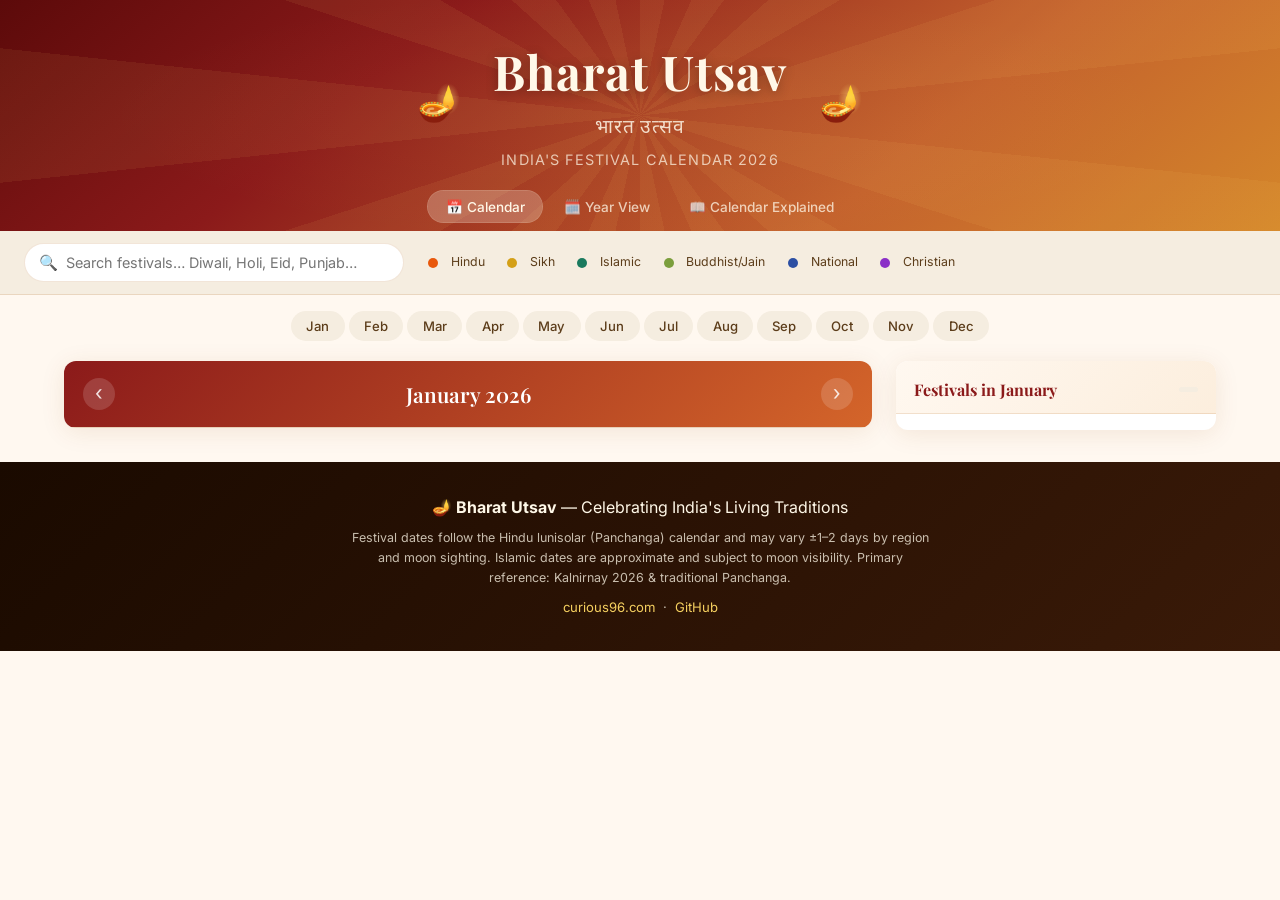
==== index.html @ 1f151d9c "sss" ====
<!DOCTYPE html>
<html lang="en">
<head>
  <meta charset="UTF-8" />
  <meta name="viewport" content="width=device-width, initial-scale=1.0" />
  <title>Bharat Utsav — India's Festival Calendar 2026</title>
  <meta name="description" content="Explore every Indian festival of 2026 — stories, traditions, regional variations, and the logic of the Hindu lunisolar calendar." />
  <link rel="preconnect" href="https://fonts.googleapis.com" />
  <link href="https://fonts.googleapis.com/css2?family=Playfair+Display:ital,wght@0,400;0,600;0,700;1,400&family=Noto+Sans+Devanagari:wght@400;600&family=Inter:wght@300;400;500;600&display=swap" rel="stylesheet" />
  <link rel="stylesheet" href="style.css" />
</head>
<body>

  <!-- ═══════ HEADER ═══════ -->
  <header class="site-header">
    <div class="header-mandala"></div>
    <div class="header-content">
      <span class="header-diya" aria-hidden="true">🪔</span>
      <div class="header-text">
        <h1 class="header-brand">Bharat Utsav</h1>
        <p class="header-hindi" lang="hi">भारत उत्सव</p>
        <p class="header-tagline">India's Festival Calendar 2026</p>
      </div>
      <span class="header-diya" aria-hidden="true">🪔</span>
    </div>
    <nav class="header-nav" aria-label="Main navigation">
      <button class="nav-btn active" data-view="calendar">📅 Calendar</button>
      <button class="nav-btn" data-view="yearview">🗓️ Year View</button>
      <button class="nav-btn" data-view="explained">📖 Calendar Explained</button>
    </nav>
  </header>

  <!-- ═══════ SEARCH + LEGEND BAR ═══════ -->
  <div class="toolbar">
    <div class="search-wrap">
      <span class="search-icon">🔍</span>
      <input type="text" id="festival-search"
             placeholder="Search festivals… Diwali, Holi, Eid, Punjab…"
             aria-label="Search festivals" autocomplete="off" />
      <button class="search-clear hidden" id="search-clear" aria-label="Clear search">✕</button>
    </div>
    <div class="legend" aria-label="Festival type legend">
      <span class="legend-dot hindu"></span><span class="legend-label">Hindu</span>
      <span class="legend-dot sikh"></span><span class="legend-label">Sikh</span>
      <span class="legend-dot islamic"></span><span class="legend-label">Islamic</span>
      <span class="legend-dot buddhist"></span><span class="legend-label">Buddhist/Jain</span>
      <span class="legend-dot national"></span><span class="legend-label">National</span>
      <span class="legend-dot christian"></span><span class="legend-label">Christian</span>
    </div>
  </div>

  <!-- ═══════ MAIN ═══════ -->
  <main id="app-main">

    <!-- ── VIEW 1: CALENDAR ── -->
    <div id="view-calendar" class="view active">
      <nav class="month-tabs" role="tablist" aria-label="Select month">
        <button class="month-tab" role="tab" data-month="1">Jan</button>
        <button class="month-tab" role="tab" data-month="2">Feb</button>
        <button class="month-tab" role="tab" data-month="3">Mar</button>
        <button class="month-tab" role="tab" data-month="4">Apr</button>
        <button class="month-tab" role="tab" data-month="5">May</button>
        <button class="month-tab" role="tab" data-month="6">Jun</button>
        <button class="month-tab" role="tab" data-month="7">Jul</button>
        <button class="month-tab" role="tab" data-month="8">Aug</button>
        <button class="month-tab" role="tab" data-month="9">Sep</button>
        <button class="month-tab" role="tab" data-month="10">Oct</button>
        <button class="month-tab" role="tab" data-month="11">Nov</button>
        <button class="month-tab" role="tab" data-month="12">Dec</button>
      </nav>

      <div class="calendar-layout">
        <!-- Calendar grid -->
        <section class="calendar-section" aria-label="Monthly calendar">
          <div class="calendar-month-header">
            <button class="month-nav-btn" id="prev-month" aria-label="Previous month">‹</button>
            <h2 class="cal-month-title" id="cal-header">January 2026</h2>
            <button class="month-nav-btn" id="next-month" aria-label="Next month">›</button>
          </div>
          <div class="calendar-grid" id="cal-grid" role="grid" aria-label="Calendar days"></div>
        </section>

        <!-- Festival sidebar -->
        <aside class="festival-panel" aria-label="Festivals this month">
          <div class="panel-top">
            <h3 class="panel-title" id="panel-month-label">Festivals in January</h3>
            <span class="panel-count" id="panel-count"></span>
          </div>
          <div class="festival-list" id="festival-list"></div>
        </aside>
      </div>
    </div>

    <!-- ── VIEW 2: YEAR OVERVIEW ── -->
    <div id="view-yearview" class="view">
      <h2 class="view-title">2026 — Year at a Glance</h2>
      <p class="view-subtitle">Click any month to open it in the full calendar view.</p>
      <div class="year-grid" id="year-grid"></div>
    </div>

    <!-- ── VIEW 3: CALENDAR EXPLAINED ── -->
    <div id="view-explained" class="view">
      <div id="explained-content"></div>
    </div>

  </main>

  <!-- ═══════ FESTIVAL MODAL ═══════ -->
  <div id="festival-modal" class="modal hidden" role="dialog" aria-modal="true" aria-labelledby="modal-festival-name">
    <div class="modal-overlay" id="modal-overlay"></div>
    <div class="modal-card">
      <button class="modal-close" id="modal-close" aria-label="Close festival details">✕</button>

      <div class="modal-header" id="modal-header">
        <div class="modal-emoji" id="modal-emoji" aria-hidden="true"></div>
        <div class="modal-title-block">
          <h2 class="modal-festival-name" id="modal-festival-name"></h2>
          <p class="modal-hindi-name" id="modal-hindi-name" lang="hi"></p>
          <p class="modal-meta" id="modal-meta"></p>
          <div class="modal-region-tags" id="modal-region-tags"></div>
        </div>
      </div>

      <nav class="modal-tabs" aria-label="Festival information tabs">
        <button class="modal-tab active" data-tab="story">✨ The Story</button>
        <button class="modal-tab" data-tab="celebration">🎉 Celebration</button>
        <button class="modal-tab" data-tab="regional">🗺️ Across India</button>
        <button class="modal-tab" data-tab="significance">🌟 Significance</button>
        <button class="modal-tab" data-tab="resources">📚 Learn More</button>
      </nav>

      <div class="modal-body" id="modal-body" tabindex="0"></div>
    </div>
  </div>

  <!-- ═══════ DATE PICKER POPUP (for multi-festival days) ═══════ -->
  <div id="date-picker" class="date-picker hidden" role="dialog" aria-label="Choose a festival">
    <div class="date-picker-header" id="dp-header"></div>
    <div class="date-picker-list" id="dp-list"></div>
    <button class="date-picker-close" id="dp-close">Close</button>
  </div>

  <!-- ═══════ FOOTER ═══════ -->
  <footer class="site-footer">
    <div class="footer-content">
      <p class="footer-brand">🪔 <strong>Bharat Utsav</strong> — Celebrating India's Living Traditions</p>
      <p class="footer-note">
        Festival dates follow the Hindu lunisolar (Panchanga) calendar and may vary ±1–2 days by region
        and moon sighting. Islamic dates are approximate and subject to moon visibility.
        Primary reference: Kalnirnay 2026 &amp; traditional Panchanga.
      </p>
      <p class="footer-links">
        <a href="https://curious96.com" target="_blank" rel="noopener">curious96.com</a>
        &nbsp;·&nbsp;
        <a href="https://github.com/saumitraphatak/bharat-utsav" target="_blank" rel="noopener">GitHub</a>
      </p>
    </div>
  </footer>

  <script src="data.js"></script>
  <script src="app.js"></script>
</body>
</html>
---- style.css ----
/* ═══════════════════════════════════════════════
   Bharat Utsav — India's Festival Calendar 2026
   Pure CSS · No frameworks
   ═══════════════════════════════════════════════ */

/* ── Custom Properties ──────────────────────── */
:root {
  --saffron:       #D4652A;
  --saffron-light: #F08040;
  --deep-red:      #8B1A1A;
  --turmeric:      #C9A227;
  --turmeric-light:#F5D060;
  --peacock:       #1A5276;
  --cream:         #FFF8F0;
  --cream-dark:    #F5EDE0;
  --card:          #FFFFFF;
  --text:          #1A0A00;
  --text-mid:      #5C3D1A;
  --text-soft:     #8B6545;
  --border:        rgba(180,110,40,0.18);
  --shadow:        0 4px 24px rgba(140,70,20,0.10);
  --shadow-hover:  0 8px 36px rgba(140,70,20,0.18);

  /* Festival type colours */
  --col-hindu:    #E8580C;
  --col-sikh:     #D4A017;
  --col-islamic:  #1A7A5E;
  --col-buddhist: #7B9E3C;
  --col-jain:     #4CAF50;
  --col-national: #2C4FA3;
  --col-christian:#8B2FC7;

  --radius:   12px;
  --radius-sm: 6px;
  --transition: 0.2s ease;
}

/* ── Reset & Base ──────────────────────────── */
*, *::before, *::after { box-sizing: border-box; margin: 0; padding: 0; }
html { scroll-behavior: smooth; font-size: 16px; }
body {
  font-family: 'Inter', system-ui, sans-serif;
  background: var(--cream);
  color: var(--text);
  min-height: 100vh;
  line-height: 1.65;
}
a { color: var(--saffron); text-decoration: none; }
a:hover { text-decoration: underline; }
button { cursor: pointer; border: none; background: none; font-family: inherit; }

/* ── Header ────────────────────────────────── */
.site-header {
  background: linear-gradient(140deg, #5C0A0A 0%, #8B1A1A 30%, #C4622D 70%, #D4862A 100%);
  color: #FFF8E8;
  padding: 0;
  position: relative;
  overflow: hidden;
}

/* CSS mandala / sunburst in header background */
.header-mandala {
  position: absolute;
  inset: 0;
  background:
    repeating-conic-gradient(
      rgba(255,210,100,0.07) 0deg 12deg,
      transparent 12deg 24deg
    ),
    radial-gradient(ellipse 60% 80% at 50% 50%, rgba(255,220,100,0.06) 0%, transparent 70%);
  pointer-events: none;
}

.header-content {
  display: flex;
  align-items: center;
  justify-content: center;
  gap: 2rem;
  padding: 2rem 2rem 1.2rem;
  position: relative;
}
.header-diya { font-size: 2.2rem; animation: diyas 3s ease-in-out infinite alternate; }
.header-diya:last-child { animation-delay: 1.5s; }
@keyframes diyas { from { transform: scale(1) rotate(-3deg); } to { transform: scale(1.12) rotate(3deg); } }

.header-text { text-align: center; }
.header-brand {
  font-family: 'Playfair Display', Georgia, serif;
  font-size: clamp(1.8rem, 5vw, 3rem);
  font-weight: 700;
  letter-spacing: 0.02em;
  text-shadow: 0 2px 12px rgba(0,0,0,0.3);
}
.header-hindi {
  font-family: 'Noto Sans Devanagari', sans-serif;
  font-size: 1.2rem;
  opacity: 0.85;
  margin-top: 0.1rem;
  letter-spacing: 0.05em;
}
.header-tagline {
  font-size: 0.9rem;
  opacity: 0.72;
  margin-top: 0.25rem;
  letter-spacing: 0.08em;
  text-transform: uppercase;
}

.header-nav {
  display: flex;
  justify-content: center;
  gap: 0.25rem;
  padding: 0 1rem 0.6rem;
  flex-wrap: wrap;
  position: relative;
}
.nav-btn {
  padding: 0.45rem 1.1rem;
  border-radius: 50px;
  font-size: 0.85rem;
  font-weight: 500;
  color: rgba(255,248,232,0.75);
  transition: background var(--transition), color var(--transition);
}
.nav-btn:hover, .nav-btn.active {
  background: rgba(255,248,232,0.18);
  color: #FFF8E8;
}
.nav-btn.active {
  background: rgba(255,248,232,0.25);
  box-shadow: 0 0 0 1px rgba(255,248,232,0.35);
}

/* ── Toolbar / Search ──────────────────────── */
.toolbar {
  display: flex;
  align-items: center;
  gap: 1.5rem;
  padding: 0.75rem 1.5rem;
  background: var(--cream-dark);
  border-bottom: 1px solid var(--border);
  flex-wrap: wrap;
  position: sticky;
  top: 0;
  z-index: 100;
  backdrop-filter: blur(8px);
}
.search-wrap {
  display: flex;
  align-items: center;
  background: white;
  border: 1.5px solid var(--border);
  border-radius: 50px;
  padding: 0.35rem 0.9rem;
  gap: 0.5rem;
  flex: 1;
  max-width: 380px;
  transition: border-color var(--transition), box-shadow var(--transition);
}
.search-wrap:focus-within {
  border-color: var(--saffron);
  box-shadow: 0 0 0 3px rgba(212,101,42,0.12);
}
.search-icon { font-size: 0.95rem; color: var(--text-soft); }
#festival-search {
  border: none; outline: none; background: transparent;
  font-size: 0.9rem; color: var(--text); width: 100%;
  font-family: inherit;
}
.search-clear {
  font-size: 0.8rem; color: var(--text-soft);
  padding: 0.1rem 0.3rem;
  border-radius: 50%;
  transition: background var(--transition);
}
.search-clear:hover { background: var(--cream-dark); }
.search-clear.hidden { display: none; }

/* Legend */
.legend { display: flex; align-items: center; gap: 0.8rem; flex-wrap: wrap; }
.legend-dot {
  width: 10px; height: 10px; border-radius: 50%; flex-shrink: 0;
}
.legend-dot.hindu    { background: var(--col-hindu); }
.legend-dot.sikh     { background: var(--col-sikh); }
.legend-dot.islamic  { background: var(--col-islamic); }
.legend-dot.buddhist { background: var(--col-buddhist); }
.legend-dot.national { background: var(--col-national); }
.legend-dot.christian{ background: var(--col-christian); }
.legend-label { font-size: 0.77rem; color: var(--text-mid); margin-right: 0.6rem; }

/* ── Views ─────────────────────────────────── */
.view { display: none; }
.view.active { display: block; }
.view-title {
  font-family: 'Playfair Display', serif;
  font-size: 1.9rem;
  color: var(--deep-red);
  text-align: center;
  padding: 2rem 1rem 0.5rem;
}
.view-subtitle {
  text-align: center;
  color: var(--text-soft);
  font-size: 0.92rem;
  padding-bottom: 1.5rem;
}

/* ── Month Tabs ─────────────────────────────── */
.month-tabs {
  display: flex;
  justify-content: center;
  flex-wrap: wrap;
  gap: 0.25rem;
  padding: 1rem 1rem 0;
  background: var(--cream);
}
.month-tab {
  padding: 0.4rem 0.9rem;
  border-radius: 50px;
  font-size: 0.82rem;
  font-weight: 500;
  color: var(--text-mid);
  background: var(--cream-dark);
  border: 1.5px solid transparent;
  transition: all var(--transition);
}
.month-tab:hover {
  background: white;
  border-color: var(--saffron);
  color: var(--saffron);
}
.month-tab.active {
  background: var(--saffron);
  color: white;
  border-color: var(--saffron);
  box-shadow: 0 2px 8px rgba(212,101,42,0.3);
}

/* ── Calendar Layout ───────────────────────── */
.calendar-layout {
  display: grid;
  grid-template-columns: 1fr 320px;
  gap: 1.5rem;
  max-width: 1200px;
  margin: 0 auto;
  padding: 1.2rem 1.5rem 2rem;
  align-items: start;
}
@media (max-width: 860px) {
  .calendar-layout { grid-template-columns: 1fr; }
}

/* ── Calendar Section ──────────────────────── */
.calendar-section {
  background: white;
  border-radius: var(--radius);
  box-shadow: var(--shadow);
  overflow: hidden;
}
.calendar-month-header {
  display: flex;
  align-items: center;
  justify-content: space-between;
  padding: 1rem 1.2rem;
  background: linear-gradient(135deg, var(--deep-red), var(--saffron));
  color: white;
}
.cal-month-title {
  font-family: 'Playfair Display', serif;
  font-size: 1.3rem;
  font-weight: 600;
}
.month-nav-btn {
  width: 32px; height: 32px;
  border-radius: 50%;
  font-size: 1.3rem;
  color: rgba(255,255,255,0.85);
  background: rgba(255,255,255,0.15);
  line-height: 1;
  transition: background var(--transition);
  display: flex; align-items: center; justify-content: center;
}
.month-nav-btn:hover { background: rgba(255,255,255,0.3); }

.calendar-grid {
  display: grid;
  grid-template-columns: repeat(7, 1fr);
  gap: 1px;
  background: var(--border);
  border-top: 1px solid var(--border);
}
.cal-day-header {
  background: var(--cream-dark);
  text-align: center;
  font-size: 0.72rem;
  font-weight: 600;
  color: var(--text-soft);
  padding: 0.5rem 0;
  letter-spacing: 0.05em;
  text-transform: uppercase;
}
.cal-day-header.sunday-header { color: var(--deep-red); }

.cal-cell {
  background: white;
  min-height: 72px;
  padding: 0.4rem 0.4rem 0.3rem;
  cursor: default;
  transition: background var(--transition);
  position: relative;
}
.cal-cell.empty { background: var(--cream); cursor: default; }
.cal-cell.sunday .day-num { color: var(--deep-red); }
.cal-cell.has-festival { cursor: pointer; }
.cal-cell.has-festival:hover { background: #FFF3EB; }
.cal-cell.today {
  background: #FFF8E8;
  outline: 2px solid var(--turmeric);
  outline-offset: -2px;
  border-radius: 4px;
  z-index: 1;
}
.cal-cell.today .day-num {
  background: var(--turmeric);
  color: white;
  border-radius: 50%;
  width: 22px; height: 22px;
  display: flex; align-items: center; justify-content: center;
  font-weight: 700;
  font-size: 0.82rem;
}

.day-num {
  font-size: 0.82rem;
  font-weight: 500;
  color: var(--text);
  display: block;
  margin-bottom: 0.25rem;
  width: 22px; height: 22px;
  display: flex; align-items: center; justify-content: center;
}
.day-dots {
  display: flex;
  flex-wrap: wrap;
  gap: 2px;
  margin-top: 2px;
}
.dot {
  width: 7px; height: 7px;
  border-radius: 50%;
  flex-shrink: 0;
  transition: transform var(--transition);
}
.cal-cell:hover .dot { transform: scale(1.3); }
.dot.hindu    { background: var(--col-hindu); }
.dot.sikh     { background: var(--col-sikh); }
.dot.islamic  { background: var(--col-islamic); }
.dot.buddhist { background: var(--col-buddhist); }
.dot.jain     { background: var(--col-jain); }
.dot.national { background: var(--col-national); }
.dot.christian{ background: var(--col-christian); }
.dot-more { font-size: 0.6rem; color: var(--text-soft); font-weight: 600; }

/* Festival name tooltip on cell hover */
.cal-cell.has-festival::after {
  content: attr(data-festival-names);
  position: absolute;
  bottom: calc(100% + 4px);
  left: 50%;
  transform: translateX(-50%);
  background: rgba(26,10,0,0.88);
  color: #FFF8E8;
  font-size: 0.72rem;
  padding: 0.3rem 0.6rem;
  border-radius: var(--radius-sm);
  white-space: nowrap;
  max-width: 200px;
  white-space: normal;
  text-align: center;
  pointer-events: none;
  opacity: 0;
  transition: opacity 0.15s;
  z-index: 50;
}
.cal-cell.has-festival:hover::after { opacity: 1; }

/* ── Festival Panel ─────────────────────────── */
.festival-panel {
  background: white;
  border-radius: var(--radius);
  box-shadow: var(--shadow);
  overflow: hidden;
  max-height: 680px;
  display: flex;
  flex-direction: column;
}
.panel-top {
  display: flex;
  align-items: center;
  justify-content: space-between;
  padding: 1rem 1.1rem 0.6rem;
  border-bottom: 1px solid var(--border);
  background: linear-gradient(135deg, #FFF8F0, #FCEEDD);
}
.panel-title {
  font-family: 'Playfair Display', serif;
  font-size: 1rem;
  color: var(--deep-red);
}
.panel-count {
  font-size: 0.78rem;
  color: var(--text-soft);
  background: var(--cream-dark);
  border-radius: 50px;
  padding: 0.15rem 0.6rem;
}
.festival-list {
  overflow-y: auto;
  flex: 1;
  padding: 0.5rem 0;
}
.festival-list::-webkit-scrollbar { width: 4px; }
.festival-list::-webkit-scrollbar-track { background: var(--cream); }
.festival-list::-webkit-scrollbar-thumb { background: var(--border); border-radius: 2px; }

.panel-date-label {
  font-size: 0.72rem;
  font-weight: 600;
  letter-spacing: 0.07em;
  text-transform: uppercase;
  color: var(--text-soft);
  padding: 0.7rem 1.1rem 0.2rem;
}
.panel-item {
  display: flex;
  align-items: center;
  gap: 0.75rem;
  padding: 0.7rem 1.1rem;
  cursor: pointer;
  transition: background var(--transition);
  border-left: 3px solid transparent;
  position: relative;
}
.panel-item:hover {
  background: #FFF3EB;
  border-left-color: var(--saffron);
}
.panel-item.hindu    { border-left-color: var(--col-hindu); }
.panel-item.sikh     { border-left-color: var(--col-sikh); }
.panel-item.islamic  { border-left-color: var(--col-islamic); }
.panel-item.buddhist { border-left-color: var(--col-buddhist); }
.panel-item.national { border-left-color: var(--col-national); }
.panel-item.christian{ border-left-color: var(--col-christian); }

.panel-emoji { font-size: 1.4rem; flex-shrink: 0; }
.panel-info { flex: 1; min-width: 0; }
.panel-name { font-size: 0.9rem; font-weight: 600; color: var(--text); }
.panel-short { font-size: 0.78rem; color: var(--text-soft); margin-top: 0.1rem; white-space: nowrap; overflow: hidden; text-overflow: ellipsis; }
.panel-regions { font-size: 0.72rem; color: var(--text-soft); margin-top: 0.2rem; }
.panel-arrow { color: var(--text-soft); font-size: 0.85rem; flex-shrink: 0; }
.panel-item:hover .panel-arrow { color: var(--saffron); transform: translateX(3px); transition: transform var(--transition); }

.no-festivals {
  text-align: center;
  color: var(--text-soft);
  padding: 2rem;
  font-size: 0.9rem;
}

/* ── Year View ──────────────────────────────── */
.year-grid {
  display: grid;
  grid-template-columns: repeat(auto-fill, minmax(260px, 1fr));
  gap: 1.2rem;
  max-width: 1200px;
  margin: 0 auto;
  padding: 0 1.5rem 2rem;
}
.mini-calendar {
  background: white;
  border-radius: var(--radius);
  box-shadow: var(--shadow);
  overflow: hidden;
  cursor: pointer;
  transition: box-shadow var(--transition), transform var(--transition);
}
.mini-calendar:hover {
  box-shadow: var(--shadow-hover);
  transform: translateY(-2px);
}
.mini-cal-header {
  background: linear-gradient(135deg, var(--deep-red), var(--saffron));
  color: white;
  text-align: center;
  padding: 0.6rem;
  font-family: 'Playfair Display', serif;
  font-size: 0.95rem;
  font-weight: 600;
}
.mini-grid {
  display: grid;
  grid-template-columns: repeat(7, 1fr);
  gap: 1px;
  background: var(--border);
  padding: 1px;
}
.mini-day-hdr {
  background: var(--cream-dark);
  text-align: center;
  font-size: 0.6rem;
  font-weight: 600;
  color: var(--text-soft);
  padding: 0.2rem 0;
}
.mini-cell {
  background: white;
  text-align: center;
  font-size: 0.68rem;
  padding: 0.22rem 0;
  color: var(--text-mid);
  position: relative;
  transition: background var(--transition);
}
.mini-cell.empty  { background: var(--cream); }
.mini-cell.sunday { color: var(--deep-red); }
.mini-cell.festival-hindu    { background: rgba(232,88,12,0.15); font-weight: 600; }
.mini-cell.festival-sikh     { background: rgba(212,160,23,0.15); font-weight: 600; }
.mini-cell.festival-islamic  { background: rgba(26,122,94,0.15);  font-weight: 600; }
.mini-cell.festival-buddhist { background: rgba(123,158,60,0.15); font-weight: 600; }
.mini-cell.festival-national { background: rgba(44,79,163,0.15);  font-weight: 600; }
.mini-cell.festival-christian{ background: rgba(139,47,199,0.15); font-weight: 600; }

/* ── Modal ──────────────────────────────────── */
.modal {
  position: fixed;
  inset: 0;
  z-index: 1000;
  display: flex;
  align-items: center;
  justify-content: center;
  padding: 1rem;
}
.modal.hidden { display: none; }
.modal-overlay {
  position: absolute;
  inset: 0;
  background: rgba(26,10,0,0.65);
  backdrop-filter: blur(4px);
}
.modal-card {
  position: relative;
  background: white;
  border-radius: var(--radius);
  width: 100%;
  max-width: 680px;
  max-height: 90vh;
  display: flex;
  flex-direction: column;
  overflow: hidden;
  box-shadow: 0 24px 80px rgba(0,0,0,0.35);
  animation: modalIn 0.25s cubic-bezier(0.34,1.56,0.64,1);
}
@keyframes modalIn {
  from { opacity: 0; transform: scale(0.92) translateY(20px); }
  to   { opacity: 1; transform: scale(1) translateY(0); }
}
.modal-close {
  position: absolute;
  top: 0.8rem;
  right: 0.8rem;
  z-index: 10;
  width: 32px; height: 32px;
  border-radius: 50%;
  background: rgba(0,0,0,0.25);
  color: white;
  font-size: 0.9rem;
  display: flex; align-items: center; justify-content: center;
  transition: background var(--transition);
}
.modal-close:hover { background: rgba(0,0,0,0.45); }

.modal-header {
  display: flex;
  align-items: flex-start;
  gap: 1.2rem;
  padding: 1.8rem 1.4rem 1.4rem;
  color: white;
  flex-shrink: 0;
}
.modal-emoji { font-size: 3rem; line-height: 1; flex-shrink: 0; }
.modal-festival-name {
  font-family: 'Playfair Display', serif;
  font-size: 1.6rem;
  font-weight: 700;
  line-height: 1.2;
}
.modal-hindi-name {
  font-family: 'Noto Sans Devanagari', sans-serif;
  font-size: 1.1rem;
  opacity: 0.9;
  margin-top: 0.2rem;
}
.modal-meta {
  font-size: 0.82rem;
  opacity: 0.8;
  margin-top: 0.3rem;
}
.modal-region-tags {
  display: flex;
  flex-wrap: wrap;
  gap: 0.35rem;
  margin-top: 0.5rem;
}
.region-tag {
  background: rgba(255,255,255,0.2);
  border-radius: 50px;
  font-size: 0.72rem;
  padding: 0.15rem 0.6rem;
  backdrop-filter: blur(4px);
}

.modal-tabs {
  display: flex;
  background: var(--cream-dark);
  border-bottom: 1px solid var(--border);
  overflow-x: auto;
  flex-shrink: 0;
}
.modal-tabs::-webkit-scrollbar { height: 3px; }
.modal-tab {
  padding: 0.7rem 1rem;
  font-size: 0.82rem;
  font-weight: 500;
  color: var(--text-mid);
  white-space: nowrap;
  border-bottom: 3px solid transparent;
  transition: all var(--transition);
}
.modal-tab:hover { color: var(--saffron); }
.modal-tab.active {
  color: var(--saffron);
  border-bottom-color: var(--saffron);
  background: white;
  font-weight: 600;
}

.modal-body {
  overflow-y: auto;
  flex: 1;
  padding: 1.6rem 1.4rem;
  line-height: 1.75;
}
.modal-body::-webkit-scrollbar { width: 4px; }
.modal-body::-webkit-scrollbar-track { background: var(--cream); }
.modal-body::-webkit-scrollbar-thumb { background: var(--border); border-radius: 2px; }
.modal-body p { margin-bottom: 1rem; color: var(--text-mid); }
.modal-body p:last-child { margin-bottom: 0; }

/* Regional grid */
.regional-grid {
  display: grid;
  grid-template-columns: repeat(auto-fill, minmax(220px, 1fr));
  gap: 1rem;
}
.regional-card {
  background: var(--cream);
  border: 1px solid var(--border);
  border-radius: var(--radius-sm);
  padding: 1rem;
  border-left: 3px solid var(--saffron);
}
.regional-card h4 {
  font-size: 0.9rem;
  font-weight: 600;
  color: var(--deep-red);
  margin-bottom: 0.4rem;
}
.regional-card p { font-size: 0.85rem; color: var(--text-mid); margin: 0; }

/* Significance tab */
.significance-wrap { text-align: center; }
.significance-big-emoji { font-size: 3.5rem; margin-bottom: 1rem; display: block; }
.significance-wrap p { text-align: left; }

/* Resources tab */
.resource-link {
  display: flex;
  align-items: center;
  gap: 0.8rem;
  padding: 0.9rem 1rem;
  border: 1px solid var(--border);
  border-radius: var(--radius-sm);
  margin-bottom: 0.6rem;
  color: var(--text);
  transition: all var(--transition);
  background: var(--cream);
}
.resource-link:hover {
  background: #FFF3EB;
  border-color: var(--saffron);
  color: var(--saffron);
  text-decoration: none;
  transform: translateX(4px);
}
.resource-icon { font-size: 1.1rem; flex-shrink: 0; }
.resource-title { flex: 1; font-size: 0.9rem; font-weight: 500; }
.resource-src   { font-size: 0.75rem; color: var(--text-soft); }
.resource-arrow { color: var(--saffron); flex-shrink: 0; }

/* ── Date Picker Popup ──────────────────────── */
.date-picker {
  position: fixed;
  bottom: 2rem;
  left: 50%;
  transform: translateX(-50%);
  z-index: 900;
  background: white;
  border-radius: var(--radius);
  box-shadow: 0 16px 60px rgba(0,0,0,0.25);
  width: min(340px, 90vw);
  overflow: hidden;
  animation: slideUp 0.2s ease;
}
@keyframes slideUp {
  from { opacity:0; transform: translateX(-50%) translateY(20px); }
  to   { opacity:1; transform: translateX(-50%) translateY(0); }
}
.date-picker.hidden { display: none; }
.date-picker-header {
  background: linear-gradient(135deg, var(--deep-red), var(--saffron));
  color: white;
  padding: 0.8rem 1rem;
  font-family: 'Playfair Display', serif;
  font-size: 0.95rem;
}
.date-picker-list { padding: 0.5rem 0; }
.dp-item {
  display: flex; align-items: center; gap: 0.8rem;
  padding: 0.7rem 1rem; cursor: pointer;
  transition: background var(--transition);
}
.dp-item:hover { background: var(--cream); }
.dp-item-emoji { font-size: 1.2rem; }
.dp-item-name  { font-size: 0.9rem; font-weight: 500; }
.date-picker-close {
  display: block; width: 100%; padding: 0.6rem;
  text-align: center; font-size: 0.82rem;
  color: var(--text-soft); border-top: 1px solid var(--border);
  background: var(--cream-dark);
  transition: background var(--transition);
}
.date-picker-close:hover { background: var(--cream); }

/* ── Calendar Explained View ────────────────── */
.explained-container {
  max-width: 960px;
  margin: 0 auto;
  padding: 0 1.5rem 3rem;
}
.explained-intro {
  background: linear-gradient(135deg, #FFF3E6, #FFF8F0);
  border-left: 4px solid var(--saffron);
  border-radius: var(--radius-sm);
  padding: 1.2rem 1.5rem;
  margin: 1.5rem 0 2rem;
  color: var(--text-mid);
  font-size: 1rem;
  line-height: 1.75;
}
.explained-section { margin-bottom: 2.5rem; }
.explained-section h3 {
  font-family: 'Playfair Display', serif;
  font-size: 1.35rem;
  color: var(--deep-red);
  margin-bottom: 1rem;
}

/* Solar vs Lunar comparison */
.compare-grid {
  display: grid;
  grid-template-columns: 1fr 1fr;
  gap: 1rem;
}
@media (max-width: 580px) { .compare-grid { grid-template-columns: 1fr; } }
.compare-card {
  border-radius: var(--radius);
  padding: 1.2rem 1.4rem;
  border: 1px solid var(--border);
}
.compare-card.solar {
  background: linear-gradient(135deg, #FFF9E6, #FFFBF0);
  border-left: 4px solid var(--turmeric);
}
.compare-card.lunar {
  background: linear-gradient(135deg, #E8F4F8, #F0F8FF);
  border-left: 4px solid var(--peacock);
}
.compare-card h4 { font-size: 1rem; margin-bottom: 0.8rem; color: var(--text); }
.compare-card ul { list-style: none; }
.compare-card ul li {
  padding: 0.3rem 0;
  font-size: 0.88rem;
  color: var(--text-mid);
  padding-left: 1.2rem;
  position: relative;
}
.compare-card.solar  ul li::before { content: '☀️'; position: absolute; left: 0; font-size: 0.75rem; }
.compare-card.lunar  ul li::before { content: '🌙'; position: absolute; left: 0; font-size: 0.75rem; }

/* Panchanga grid */
.panchanga-grid {
  display: grid;
  grid-template-columns: repeat(auto-fill, minmax(170px, 1fr));
  gap: 1rem;
}
.panch-card {
  background: white;
  border: 1px solid var(--border);
  border-radius: var(--radius);
  padding: 1.1rem;
  box-shadow: var(--shadow);
  transition: box-shadow var(--transition);
  position: relative;
}
.panch-card:hover { box-shadow: var(--shadow-hover); }
.panch-num {
  width: 28px; height: 28px;
  background: linear-gradient(135deg, var(--deep-red), var(--saffron));
  color: white;
  border-radius: 50%;
  display: flex; align-items: center; justify-content: center;
  font-size: 0.8rem;
  font-weight: 700;
  margin-bottom: 0.6rem;
}
.panch-card h4 { font-size: 0.92rem; color: var(--deep-red); margin-bottom: 0.4rem; }
.panch-card p  { font-size: 0.82rem; color: var(--text-mid); line-height: 1.55; }

/* Months table */
.months-table { border-radius: var(--radius); overflow: hidden; border: 1px solid var(--border); }
.months-row {
  display: grid;
  grid-template-columns: 1.4fr 1.4fr 1.2fr 2fr;
  gap: 0;
  border-bottom: 1px solid var(--border);
}
.months-row:last-child { border-bottom: none; }
.months-row.header {
  background: linear-gradient(135deg, var(--deep-red), var(--saffron));
  color: white;
  font-size: 0.78rem;
  font-weight: 600;
  letter-spacing: 0.06em;
}
.months-row > span {
  padding: 0.6rem 0.9rem;
  font-size: 0.85rem;
  color: var(--text-mid);
  border-right: 1px solid var(--border);
}
.months-row.header > span { color: white; border-right-color: rgba(255,255,255,0.2); }
.months-row > span:last-child { border-right: none; }
.months-row:nth-child(even) > span { background: var(--cream); }
.month-name-hi { font-family: 'Noto Sans Devanagari', sans-serif !important; font-size: 0.95rem !important; }

/* Paksha visual */
.paksha-visual {
  display: grid;
  grid-template-columns: 1fr 1fr;
  gap: 1rem;
}
@media (max-width: 580px) { .paksha-visual { grid-template-columns: 1fr; } }
.paksha {
  padding: 1.2rem 1.4rem;
  border-radius: var(--radius);
  border: 1px solid var(--border);
}
.paksha.shukla { background: linear-gradient(135deg, #FFFDE7, #FFF9C4); border-left: 4px solid #F9A825; }
.paksha.krishna{ background: linear-gradient(135deg, #E8EAF6, #C5CAE9); border-left: 4px solid #3949AB; }
.paksha-title { font-weight: 600; font-size: 0.95rem; margin-bottom: 0.5rem; color: var(--text); }
.paksha-desc  { font-size: 0.85rem; color: var(--text-mid); line-height: 1.6; }

/* Calendar systems grid */
.cal-systems-grid {
  display: grid;
  grid-template-columns: repeat(auto-fill, minmax(260px, 1fr));
  gap: 1rem;
}
.cal-sys-card {
  background: white;
  border: 1px solid var(--border);
  border-radius: var(--radius);
  padding: 1.1rem 1.2rem;
  box-shadow: var(--shadow);
}
.cal-sys-emoji { font-size: 1.6rem; margin-bottom: 0.5rem; display: block; }
.cal-sys-card h4 { font-size: 0.95rem; color: var(--deep-red); margin-bottom: 0.4rem; }
.cal-sys-card p  { font-size: 0.83rem; color: var(--text-mid); line-height: 1.55; }

/* Highlight box */
.highlight-box {
  background: linear-gradient(135deg, #FFF8E7, #FFF3D0);
  border: 1px solid var(--turmeric);
  border-radius: var(--radius);
  padding: 1.4rem 1.6rem;
}
.highlight-box p { color: var(--text-mid); font-size: 0.92rem; margin-bottom: 0.8rem; }
.highlight-box p:last-child { margin-bottom: 0; }

/* ── Footer ─────────────────────────────────── */
.site-footer {
  background: linear-gradient(135deg, #1A0A00, #3A1A08);
  color: rgba(255,248,232,0.75);
  text-align: center;
  padding: 2rem;
}
.footer-brand { font-size: 1rem; color: #FFF8E8; margin-bottom: 0.5rem; }
.footer-note  { font-size: 0.78rem; max-width: 580px; margin: 0 auto 0.6rem; line-height: 1.6; }
.footer-links { font-size: 0.82rem; }
.footer-links a { color: var(--turmeric-light); }

/* ── Search Results ─────────────────────────── */
.search-result-badge {
  display: inline-block;
  background: var(--saffron);
  color: white;
  font-size: 0.7rem;
  padding: 0.1rem 0.5rem;
  border-radius: 50px;
  margin-left: 0.4rem;
  vertical-align: middle;
}

/* ── Utility ────────────────────────────────── */
.hidden { display: none !important; }
@media (max-width: 600px) {
  .toolbar { gap: 0.8rem; padding: 0.6rem 1rem; }
  .legend  { display: none; }
  .month-tab { padding: 0.35rem 0.6rem; font-size: 0.76rem; }
  .modal-header { padding: 1.4rem 1rem 1rem; }
  .modal-festival-name { font-size: 1.3rem; }
  .modal-emoji { font-size: 2.2rem; }
}
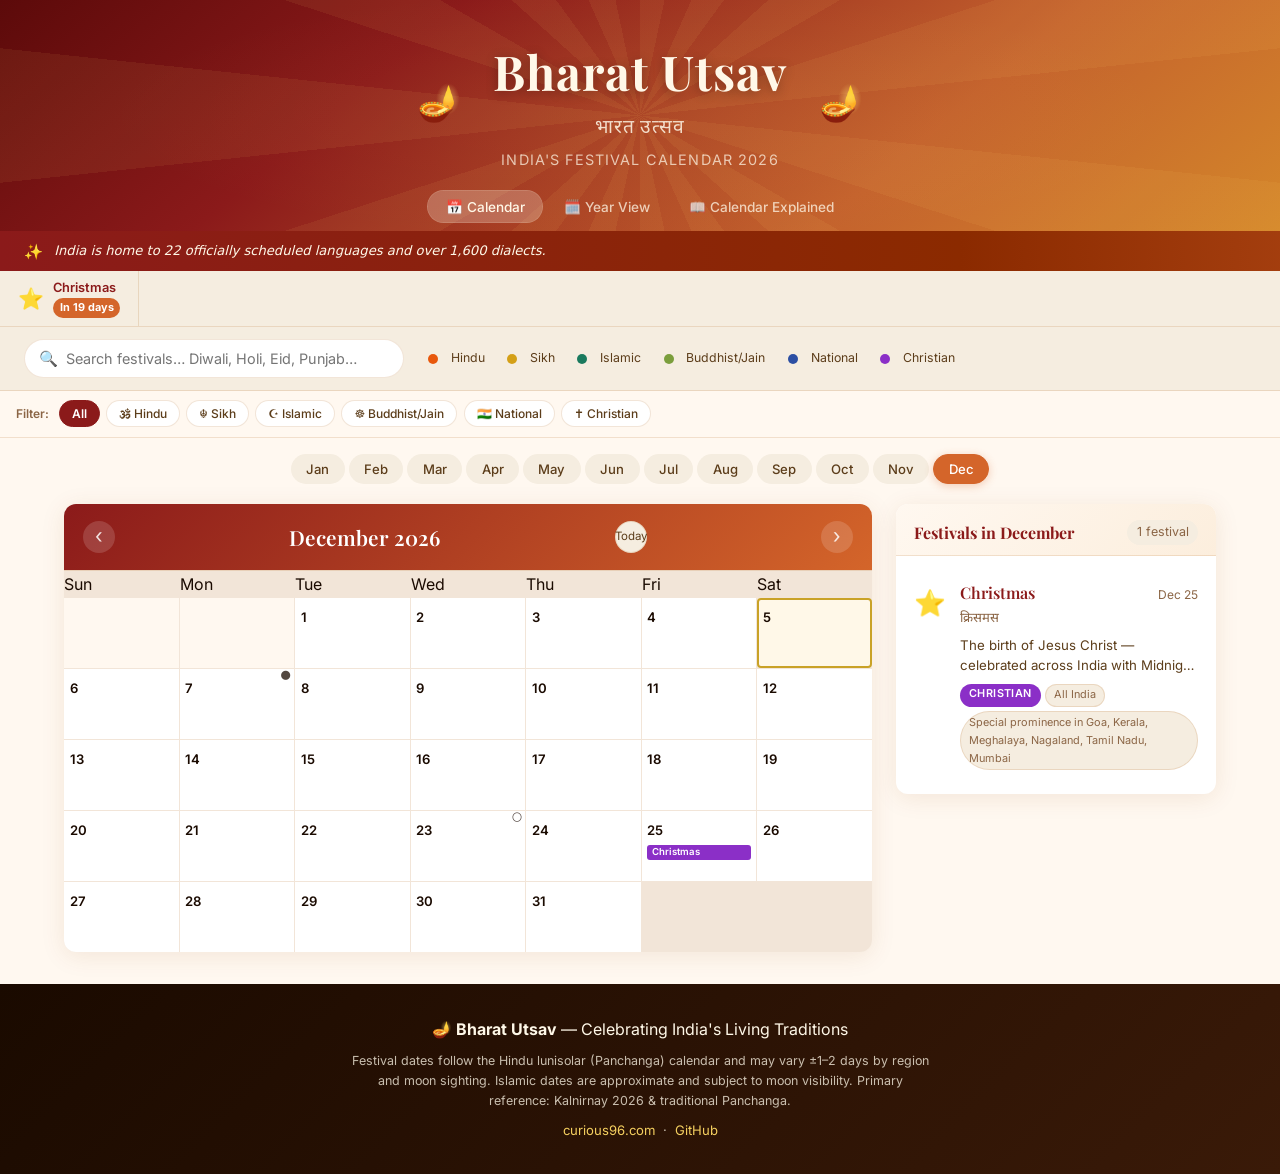
==== commit 8956e7d8: "..." ====
--- a/index.html
+++ b/index.html
@@ -30,6 +30,15 @@
     </nav>
   </header>
 
+  <!-- ═══════ CULTURAL TRIVIA TICKER ═══════ -->
+  <div class="trivia-ticker" id="trivia-ticker" aria-live="polite">
+    <span class="trivia-icon">✨</span>
+    <span class="trivia-text" id="trivia-text"></span>
+  </div>
+
+  <!-- ═══════ UPCOMING FESTIVALS WIDGET ═══════ -->
+  <div class="upcoming-bar" id="upcoming-bar" aria-label="Upcoming festivals"></div>
+
   <!-- ═══════ SEARCH + LEGEND BAR ═══════ -->
   <div class="toolbar">
     <div class="search-wrap">
@@ -54,6 +63,19 @@
 
     <!-- ── VIEW 1: CALENDAR ── -->
     <div id="view-calendar" class="view active">
+
+      <!-- Type filter bar -->
+      <div class="filter-bar" role="toolbar" aria-label="Filter by festival type">
+        <span class="filter-label">Filter:</span>
+        <button class="filter-btn active" data-type="all">All</button>
+        <button class="filter-btn" data-type="hindu">🕉 Hindu</button>
+        <button class="filter-btn" data-type="sikh">☬ Sikh</button>
+        <button class="filter-btn" data-type="islamic">☪ Islamic</button>
+        <button class="filter-btn" data-type="buddhist">☸ Buddhist/Jain</button>
+        <button class="filter-btn" data-type="national">🇮🇳 National</button>
+        <button class="filter-btn" data-type="christian">✝ Christian</button>
+      </div>
+
       <nav class="month-tabs" role="tablist" aria-label="Select month">
         <button class="month-tab" role="tab" data-month="1">Jan</button>
         <button class="month-tab" role="tab" data-month="2">Feb</button>
@@ -75,6 +97,7 @@
           <div class="calendar-month-header">
             <button class="month-nav-btn" id="prev-month" aria-label="Previous month">‹</button>
             <h2 class="cal-month-title" id="cal-header">January 2026</h2>
+            <button class="month-nav-btn today-btn" id="today-btn" title="Go to current month">Today</button>
             <button class="month-nav-btn" id="next-month" aria-label="Next month">›</button>
           </div>
           <div class="calendar-grid" id="cal-grid" role="grid" aria-label="Calendar days"></div>
@@ -152,7 +175,7 @@
       <p class="footer-links">
         <a href="https://curious96.com" target="_blank" rel="noopener">curious96.com</a>
         &nbsp;·&nbsp;
-        <a href="https://github.com/saumitraphatak/bharat-utsav" target="_blank" rel="noopener">GitHub</a>
+        <a href="https://github.com/saumitraphatak/indian-calendar" target="_blank" rel="noopener">GitHub</a>
       </p>
     </div>
   </footer>
--- a/style.css
+++ b/style.css
@@ -932,6 +932,213 @@
   vertical-align: middle;
 }
 
+/* ── Festival Cards (Panel) ─────────────────── */
+.festival-card {
+  display: flex; gap: 0.9rem;
+  padding: 1rem 1.1rem;
+  border-bottom: 1px solid var(--border);
+  cursor: pointer;
+  transition: background var(--transition);
+}
+.festival-card:hover { background: #FFF3EB; }
+.festival-card:last-child { border-bottom: none; }
+.fc-left { flex-shrink: 0; padding-top: 0.1rem; }
+.fc-emoji { font-size: 1.6rem; display: block; }
+.fc-body { flex: 1; min-width: 0; }
+.fc-top { display: flex; justify-content: space-between; align-items: baseline; gap: 0.5rem; margin-bottom: 0.1rem; }
+.fc-name { font-family: 'Playfair Display', serif; font-size: 1rem; font-weight: 600; color: var(--deep-red); }
+.fc-date { font-size: 0.75rem; color: var(--text-soft); white-space: nowrap; }
+.fc-hindi { font-family: 'Noto Sans Devanagari', sans-serif; font-size: 0.82rem; color: var(--text-soft); margin-bottom: 0.35rem; }
+.fc-desc { font-size: 0.83rem; color: var(--text-mid); line-height: 1.5; margin-bottom: 0.5rem;
+  display: -webkit-box; -webkit-line-clamp: 2; -webkit-box-orient: vertical; overflow: hidden; }
+.fc-tags { display: flex; flex-wrap: wrap; gap: 0.3rem; }
+.fc-type-badge {
+  font-size: 0.68rem; font-weight: 600; padding: 0.1rem 0.55rem;
+  border-radius: 50px; color: white; text-transform: uppercase; letter-spacing: 0.04em;
+}
+.fc-type-badge.hindu    { background: var(--col-hindu); }
+.fc-type-badge.sikh     { background: var(--col-sikh); color: #333; }
+.fc-type-badge.islamic  { background: var(--col-islamic); }
+.fc-type-badge.buddhist { background: var(--col-buddhist); }
+.fc-type-badge.national { background: var(--col-national); }
+.fc-type-badge.christian{ background: var(--col-christian); }
+.fc-region-tag { font-size: 0.68rem; color: var(--text-soft); background: var(--cream-dark);
+  padding: 0.1rem 0.5rem; border-radius: 50px; border: 1px solid var(--border); }
+.panel-empty { padding: 2rem; text-align: center; color: var(--text-soft); font-size: 0.9rem; }
+
+/* ── Modal tab content ───────────────────────── */
+.modal-story p, .modal-significance p { color: var(--text-mid); margin-bottom: 1rem; line-height: 1.8; }
+.modal-story p:first-child::first-letter {
+  float: left; font-family: 'Playfair Display', serif; font-size: 3.2rem;
+  line-height: 0.85; margin-right: 0.1em; color: var(--deep-red);
+}
+.modal-section-icon { font-size: 2rem; margin-bottom: 0.8rem; display: block; }
+.modal-empty { color: var(--text-soft); font-style: italic; padding: 1rem 0; }
+.resources-intro { color: var(--text-mid); margin-bottom: 1rem; font-size: 0.9rem; }
+.resource-text { display: flex; flex-direction: column; flex: 1; min-width: 0; }
+.resource-title { font-weight: 500; }
+.resource-src { font-size: 0.75rem; color: var(--text-soft); }
+
+/* Regional entries */
+.modal-regional { display: flex; flex-direction: column; gap: 0.8rem; }
+.regional-entry {
+  padding: 0.9rem 1rem;
+  background: var(--cream);
+  border-radius: var(--radius-sm);
+  border-left: 3px solid var(--saffron);
+}
+.regional-name { font-weight: 600; font-size: 0.88rem; color: var(--deep-red); margin-bottom: 0.35rem; }
+.regional-desc { font-size: 0.85rem; color: var(--text-mid); line-height: 1.55; }
+
+/* Modal header type colours */
+.modal-header.type-hindu    { background: linear-gradient(135deg, #8B1A1A, #D4652A); }
+.modal-header.type-sikh     { background: linear-gradient(135deg, #7A5800, #D4A017); }
+.modal-header.type-islamic  { background: linear-gradient(135deg, #0D4A2E, #1A7A5E); }
+.modal-header.type-buddhist { background: linear-gradient(135deg, #3A5C10, #7B9E3C); }
+.modal-header.type-national { background: linear-gradient(135deg, #1A2F6E, #2C4FA3); }
+.modal-header.type-christian{ background: linear-gradient(135deg, #4A1570, #8B2FC7); }
+
+/* ── Date picker items ───────────────────────── */
+.dp-emoji { font-size: 1.3rem; flex-shrink: 0; }
+.dp-name  { flex: 1; font-size: 0.9rem; font-weight: 500; color: var(--text); }
+.dp-type  { font-size: 0.7rem; font-weight: 600; padding: 0.1rem 0.5rem; border-radius: 50px;
+  color: white; text-transform: uppercase; }
+.dp-type.hindu    { background: var(--col-hindu); }
+.dp-type.sikh     { background: var(--col-sikh); color: #333; }
+.dp-type.islamic  { background: var(--col-islamic); }
+.dp-type.buddhist { background: var(--col-buddhist); }
+.dp-type.national { background: var(--col-national); }
+.dp-type.christian{ background: var(--col-christian); }
+
+/* ── Calendar Explained (details/summary) ────── */
+.explained-section {
+  border: 1px solid var(--border);
+  border-radius: var(--radius);
+  margin-bottom: 1.2rem;
+  overflow: hidden;
+}
+.explained-summary {
+  padding: 1rem 1.4rem;
+  font-family: 'Playfair Display', serif;
+  font-size: 1.1rem;
+  font-weight: 600;
+  color: var(--deep-red);
+  background: var(--cream-dark);
+  cursor: pointer;
+  list-style: none;
+  display: flex; align-items: center; gap: 0.5rem;
+  transition: background var(--transition);
+}
+.explained-summary::-webkit-details-marker { display: none; }
+.explained-summary::before { content: '▶'; font-size: 0.7rem; color: var(--saffron); transition: transform 0.2s; }
+details[open] .explained-summary::before { transform: rotate(90deg); }
+.explained-summary:hover { background: #F0E8D8; }
+.explained-body {
+  padding: 1.4rem 1.6rem;
+  color: var(--text-mid);
+  line-height: 1.8;
+  font-size: 0.92rem;
+}
+.explained-body strong { color: var(--deep-red); }
+.explained-body p { margin-bottom: 0.9rem; }
+
+/* Compare grid in explained */
+.compare-grid { display: grid; grid-template-columns: 1fr 1fr; gap: 1rem; margin: 1rem 0; }
+@media (max-width: 620px) { .compare-grid { grid-template-columns: 1fr; } }
+.compare-col { padding: 1.2rem 1.4rem; border-radius: var(--radius); border: 1px solid var(--border); }
+.compare-col.solar  { background: linear-gradient(135deg,#FFF9E6,#FFFBF0); border-left: 4px solid var(--turmeric); }
+.compare-col.lunar  { background: linear-gradient(135deg,#EAF4F8,#F0F8FF); border-left: 4px solid var(--peacock); }
+.compare-col h4 { font-size: 1rem; margin-bottom: 0.8rem; color: var(--text); }
+.compare-col ul { list-style: disc; padding-left: 1.2rem; }
+.compare-col ul li { font-size: 0.86rem; color: var(--text-mid); margin-bottom: 0.3rem; }
+.compare-example { margin-top: 0.9rem; font-size: 0.82rem; color: var(--text-soft);
+  background: rgba(0,0,0,0.04); padding: 0.6rem 0.8rem; border-radius: var(--radius-sm); font-style: italic; }
+
+/* Paksha visual in explained */
+.paksha-visual { display: grid; grid-template-columns: 1fr 1fr; gap: 1rem; margin: 1rem 0; }
+@media (max-width: 620px) { .paksha-visual { grid-template-columns: 1fr; } }
+.paksha.shukla { background: linear-gradient(135deg,#FFFDE7,#FFF9C4); border-left: 4px solid #F9A825; }
+.paksha.krishna{ background: linear-gradient(135deg,#E8EAF6,#C5CAE9); border-left: 4px solid #3949AB; }
+.paksha-label { font-weight: 700; font-size: 0.95rem; color: var(--text); margin-bottom: 0.2rem; }
+.paksha-desc  { font-size: 0.82rem; color: var(--text-mid); margin-bottom: 0.7rem; }
+.paksha-days  { display: flex; flex-wrap: wrap; gap: 0.2rem; margin-bottom: 0.6rem; }
+.pd { width: 28px; height: 28px; border-radius: 50%; background: rgba(0,0,0,0.07);
+  display: flex; align-items: center; justify-content: center; font-size: 0.7rem; color: var(--text-mid); }
+.pd.purnima  { background: #F9A825; color: white; font-size: 0.62rem; width: 36px; border-radius: 8px; }
+.pd.amavasya { background: #3949AB; color: white; font-size: 0.62rem; width: 36px; border-radius: 8px; }
+.paksha-festivals { font-size: 0.8rem; color: var(--text-soft); font-style: italic; }
+
+/* Months table */
+.months-table-wrap { overflow-x: auto; margin: 1rem 0; }
+.months-table { width: 100%; border-collapse: collapse; font-size: 0.85rem; }
+.months-table thead tr { background: linear-gradient(135deg, var(--deep-red), var(--saffron)); color: white; }
+.months-table th { padding: 0.6rem 0.9rem; text-align: left; font-weight: 600; font-size: 0.78rem; letter-spacing: 0.04em; }
+.months-table td { padding: 0.55rem 0.9rem; border-bottom: 1px solid var(--border); color: var(--text-mid); }
+.months-table tbody tr:nth-child(even) td { background: var(--cream); }
+.months-table tbody tr:hover td { background: #FFF3EB; }
+
+/* Date decode steps */
+.date-decode { display: flex; flex-direction: column; gap: 0.7rem; margin: 1rem 0; }
+.decode-step { display: flex; align-items: flex-start; gap: 0.8rem; }
+.decode-num {
+  width: 28px; height: 28px; flex-shrink: 0;
+  background: linear-gradient(135deg, var(--deep-red), var(--saffron));
+  color: white; border-radius: 50%;
+  display: flex; align-items: center; justify-content: center;
+  font-size: 0.8rem; font-weight: 700;
+}
+.decode-step > div { font-size: 0.88rem; color: var(--text-mid); line-height: 1.6; padding-top: 0.3rem; }
+
+/* ── Year view cards ─────────────────────────── */
+.year-month-card {
+  background: white;
+  border: 1px solid var(--border);
+  border-radius: var(--radius);
+  overflow: hidden;
+  cursor: pointer;
+  transition: box-shadow var(--transition), transform var(--transition);
+}
+.year-month-card:hover { box-shadow: var(--shadow-hover); transform: translateY(-2px); }
+.year-month-header {
+  display: flex; justify-content: space-between; align-items: center;
+  padding: 0.6rem 0.9rem;
+  background: linear-gradient(135deg, var(--deep-red), var(--saffron));
+  color: white;
+}
+.year-month-name { font-family: 'Playfair Display', serif; font-size: 0.95rem; font-weight: 600; }
+.year-month-count {
+  font-size: 0.72rem; background: rgba(255,255,255,0.25);
+  padding: 0.1rem 0.45rem; border-radius: 50px;
+}
+.year-fest-list { padding: 0.5rem 0.7rem 0.7rem; }
+.year-fest-item {
+  display: flex; align-items: center; gap: 0.4rem;
+  padding: 0.3rem 0.4rem; border-radius: 4px;
+  font-size: 0.78rem; cursor: pointer;
+  transition: background var(--transition);
+}
+.year-fest-item:hover { background: var(--cream); color: var(--saffron); }
+.year-fest-emoji { font-size: 0.95rem; flex-shrink: 0; }
+.year-fest-name  { color: var(--text-mid); line-height: 1.3; }
+.year-fest-none  { font-size: 0.75rem; color: var(--text-soft); padding: 0.3rem 0.4rem; font-style: italic; }
+
+/* Mini calendar in year view */
+.mini-cal-grid {
+  display: grid; grid-template-columns: repeat(7, 1fr);
+  gap: 1px; padding: 0.5rem 0.5rem 0.3rem; background: var(--cream-dark);
+}
+.mini-day-name { font-size: 0.58rem; font-weight: 600; color: var(--text-soft);
+  text-align: center; padding: 0.15rem 0; }
+.mini-cell { font-size: 0.65rem; text-align: center; padding: 0.18rem 0.1rem;
+  border-radius: 3px; color: var(--text-mid); background: white; }
+.mini-cell.empty { background: transparent; }
+.mini-cell.festival-hindu    { background: var(--col-hindu); color: white; }
+.mini-cell.festival-sikh     { background: var(--col-sikh); color: #333; }
+.mini-cell.festival-islamic  { background: var(--col-islamic); color: white; }
+.mini-cell.festival-buddhist { background: var(--col-buddhist); color: white; }
+.mini-cell.festival-national { background: var(--col-national); color: white; }
+.mini-cell.festival-christian{ background: var(--col-christian); color: white; }
+
 /* ── Utility ────────────────────────────────── */
 .hidden { display: none !important; }
 @media (max-width: 600px) {
@@ -942,3 +1149,169 @@
   .modal-festival-name { font-size: 1.3rem; }
   .modal-emoji { font-size: 2.2rem; }
 }
+
+/* ══════════════════════════════════════════
+   NEW FEATURES — v2
+══════════════════════════════════════════ */
+
+/* ── Trivia Ticker ───────────────────────── */
+.trivia-ticker {
+  background: linear-gradient(90deg, var(--deep-red), #8B2A00, var(--saffron), #8B2A00, var(--deep-red));
+  background-size: 300% 100%;
+  animation: tickerGrad 8s ease infinite;
+  color: #FFF8E8;
+  font-size: 0.82rem;
+  padding: 0.45rem 1.5rem;
+  display: flex; align-items: center; gap: 0.7rem;
+  overflow: hidden;
+  min-height: 32px;
+}
+@keyframes tickerGrad {
+  0%,100% { background-position: 0% 50%; }
+  50%      { background-position: 100% 50%; }
+}
+.trivia-icon { font-size: 0.95rem; flex-shrink: 0; animation: pulse 2s ease-in-out infinite; }
+@keyframes pulse { 0%,100%{opacity:1} 50%{opacity:0.5} }
+.trivia-text { flex: 1; font-style: italic; opacity: 0; transition: opacity 0.6s; }
+.trivia-text.visible { opacity: 1; }
+
+/* ── Upcoming Festivals Bar ──────────────── */
+.upcoming-bar {
+  display: flex; gap: 0; overflow-x: auto;
+  background: var(--cream-dark);
+  border-bottom: 1px solid var(--border);
+  padding: 0;
+  scrollbar-width: none;
+}
+.upcoming-bar::-webkit-scrollbar { display: none; }
+.upcoming-card {
+  display: flex; align-items: center; gap: 0.6rem;
+  padding: 0.55rem 1.1rem;
+  border-right: 1px solid var(--border);
+  cursor: pointer; flex-shrink: 0;
+  transition: background var(--transition);
+  position: relative;
+}
+.upcoming-card:hover { background: #FFF3EB; }
+.upcoming-card:first-child { border-left: none; }
+.upcoming-emoji { font-size: 1.3rem; }
+.upcoming-info { display: flex; flex-direction: column; }
+.upcoming-name { font-size: 0.8rem; font-weight: 600; color: var(--deep-red); line-height: 1.2; }
+.upcoming-days {
+  font-size: 0.68rem; color: white; font-weight: 700;
+  background: var(--saffron); padding: 0.05rem 0.4rem;
+  border-radius: 50px; margin-top: 0.2rem; width: fit-content;
+}
+.upcoming-days.today { background: var(--deep-red); }
+.upcoming-days.soon  { background: #B5451B; }
+
+/* ── Filter Bar ──────────────────────────── */
+.filter-bar {
+  display: flex; align-items: center; gap: 0.4rem;
+  padding: 0.6rem 1rem;
+  background: var(--cream);
+  border-bottom: 1px solid var(--border);
+  overflow-x: auto; flex-wrap: nowrap;
+  scrollbar-width: none;
+}
+.filter-bar::-webkit-scrollbar { display: none; }
+.filter-label { font-size: 0.75rem; font-weight: 600; color: var(--text-soft); white-space: nowrap; margin-right: 0.2rem; }
+.filter-btn {
+  font-size: 0.75rem; font-weight: 500;
+  padding: 0.3rem 0.75rem;
+  border-radius: 50px;
+  border: 1.5px solid var(--border);
+  color: var(--text-mid);
+  white-space: nowrap;
+  transition: all var(--transition);
+  background: white;
+  flex-shrink: 0;
+}
+.filter-btn:hover { border-color: var(--saffron); color: var(--saffron); }
+.filter-btn.active {
+  background: var(--deep-red);
+  border-color: var(--deep-red);
+  color: white;
+  font-weight: 600;
+}
+
+/* ── Today button ────────────────────────── */
+.today-btn {
+  font-size: 0.72rem !important;
+  padding: 0.25rem 0.65rem !important;
+  background: var(--cream-dark);
+  border: 1px solid var(--border);
+  border-radius: 50px;
+  color: var(--text-mid);
+  transition: all var(--transition);
+}
+.today-btn:hover { background: var(--saffron); color: white; border-color: var(--saffron); }
+
+/* ── Calendar cells with festival names ──── */
+.calendar-grid {
+  grid-auto-rows: auto !important; /* override fixed row height */
+}
+.cal-cell {
+  min-height: 70px !important;
+  align-items: flex-start !important;
+  padding: 0.3rem 0.35rem 0.4rem !important;
+  flex-direction: column !important;
+  position: relative;
+}
+.cal-day-num {
+  font-size: 0.82rem;
+  font-weight: 600;
+  line-height: 1;
+  margin-bottom: 0.2rem;
+  align-self: flex-start;
+}
+.cal-fest-names { width: 100%; margin-top: 0.15rem; }
+.cal-fest-label {
+  display: block;
+  font-size: 0.6rem;
+  font-weight: 600;
+  line-height: 1.3;
+  padding: 0.08rem 0.3rem;
+  border-radius: 3px;
+  margin-bottom: 0.1rem;
+  color: white;
+  overflow: hidden;
+  text-overflow: ellipsis;
+  white-space: nowrap;
+  max-width: 100%;
+}
+.cal-fest-label.hindu    { background: var(--col-hindu); }
+.cal-fest-label.sikh     { background: var(--col-sikh); color: #333; }
+.cal-fest-label.islamic  { background: var(--col-islamic); }
+.cal-fest-label.buddhist { background: var(--col-buddhist); }
+.cal-fest-label.national { background: var(--col-national); }
+.cal-fest-label.christian{ background: var(--col-christian); }
+.cal-fest-more {
+  font-size: 0.58rem; color: var(--text-soft);
+  padding-left: 0.3rem; font-style: italic;
+}
+.cal-dots { display: none; } /* hide old dots — names replace them */
+
+/* Moon phase indicator */
+.moon-indicator {
+  position: absolute; top: 2px; right: 3px;
+  font-size: 0.65rem; line-height: 1;
+  opacity: 0.75;
+}
+
+/* ── Filtered-out cells ──────────────────── */
+.cal-cell.filtered-out {
+  opacity: 0.25;
+  pointer-events: none;
+}
+.cal-cell.filtered-out .cal-fest-label { display: none; }
+
+/* ── Mobile tweaks for new features ─────── */
+@media (max-width: 600px) {
+  .filter-bar { padding: 0.5rem 0.6rem; gap: 0.3rem; }
+  .filter-btn { font-size: 0.68rem; padding: 0.22rem 0.55rem; }
+  .cal-fest-label { font-size: 0.55rem; }
+  .cal-cell { min-height: 58px !important; }
+  .upcoming-card { padding: 0.45rem 0.8rem; }
+  .trivia-ticker { font-size: 0.75rem; }
+}
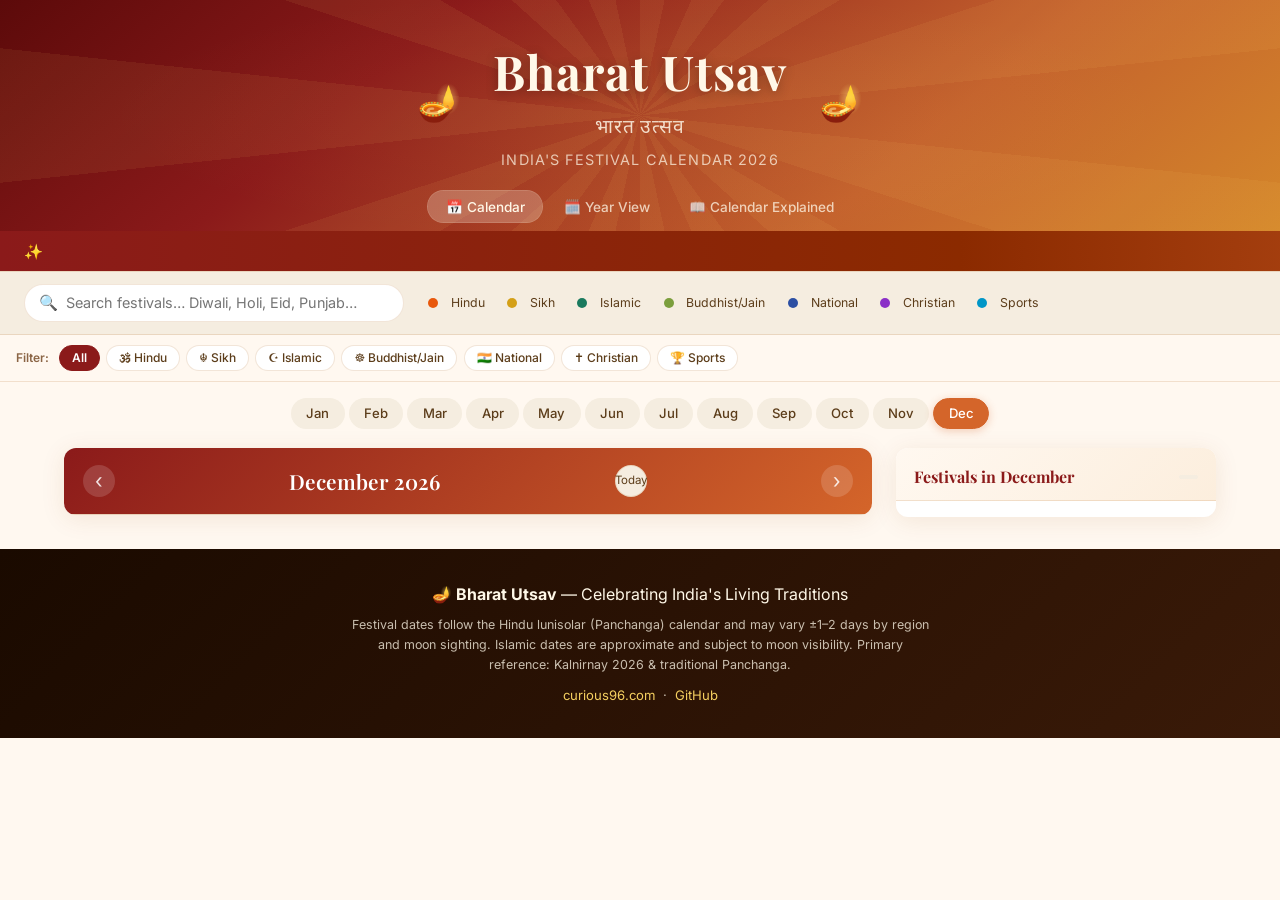
==== commit be87f630: "Add major 2026 sports events — FIFA WC, IPL, T20 WC, Olympics & more - Added 14 sports events as a n" ====
--- a/index.html
+++ b/index.html
@@ -55,6 +55,7 @@
       <span class="legend-dot buddhist"></span><span class="legend-label">Buddhist/Jain</span>
       <span class="legend-dot national"></span><span class="legend-label">National</span>
       <span class="legend-dot christian"></span><span class="legend-label">Christian</span>
+      <span class="legend-dot sports"></span><span class="legend-label">Sports</span>
     </div>
   </div>
 
@@ -74,6 +75,7 @@
         <button class="filter-btn" data-type="buddhist">☸ Buddhist/Jain</button>
         <button class="filter-btn" data-type="national">🇮🇳 National</button>
         <button class="filter-btn" data-type="christian">✝ Christian</button>
+        <button class="filter-btn" data-type="sports">🏆 Sports</button>
       </div>
 
       <nav class="month-tabs" role="tablist" aria-label="Select month">
--- a/style.css
+++ b/style.css
@@ -29,6 +29,7 @@
   --col-jain:     #4CAF50;
   --col-national: #2C4FA3;
   --col-christian:#8B2FC7;
+  --col-sports:   #0096c7;
 
   --radius:   12px;
   --radius-sm: 6px;
@@ -187,6 +188,7 @@
 .legend-dot.buddhist { background: var(--col-buddhist); }
 .legend-dot.national { background: var(--col-national); }
 .legend-dot.christian{ background: var(--col-christian); }
+.legend-dot.sports   { background: var(--col-sports); }
 .legend-label { font-size: 0.77rem; color: var(--text-mid); margin-right: 0.6rem; }
 
 /* ── Views ─────────────────────────────────── */
@@ -360,6 +362,7 @@
 .dot.jain     { background: var(--col-jain); }
 .dot.national { background: var(--col-national); }
 .dot.christian{ background: var(--col-christian); }
+.dot.sports   { background: var(--col-sports); }
 .dot-more { font-size: 0.6rem; color: var(--text-soft); font-weight: 600; }
 
 /* Festival name tooltip on cell hover */
@@ -1286,6 +1289,7 @@
 .cal-fest-label.buddhist { background: var(--col-buddhist); }
 .cal-fest-label.national { background: var(--col-national); }
 .cal-fest-label.christian{ background: var(--col-christian); }
+.cal-fest-label.sports   { background: var(--col-sports); }
 .cal-fest-more {
   font-size: 0.58rem; color: var(--text-soft);
   padding-left: 0.3rem; font-style: italic;
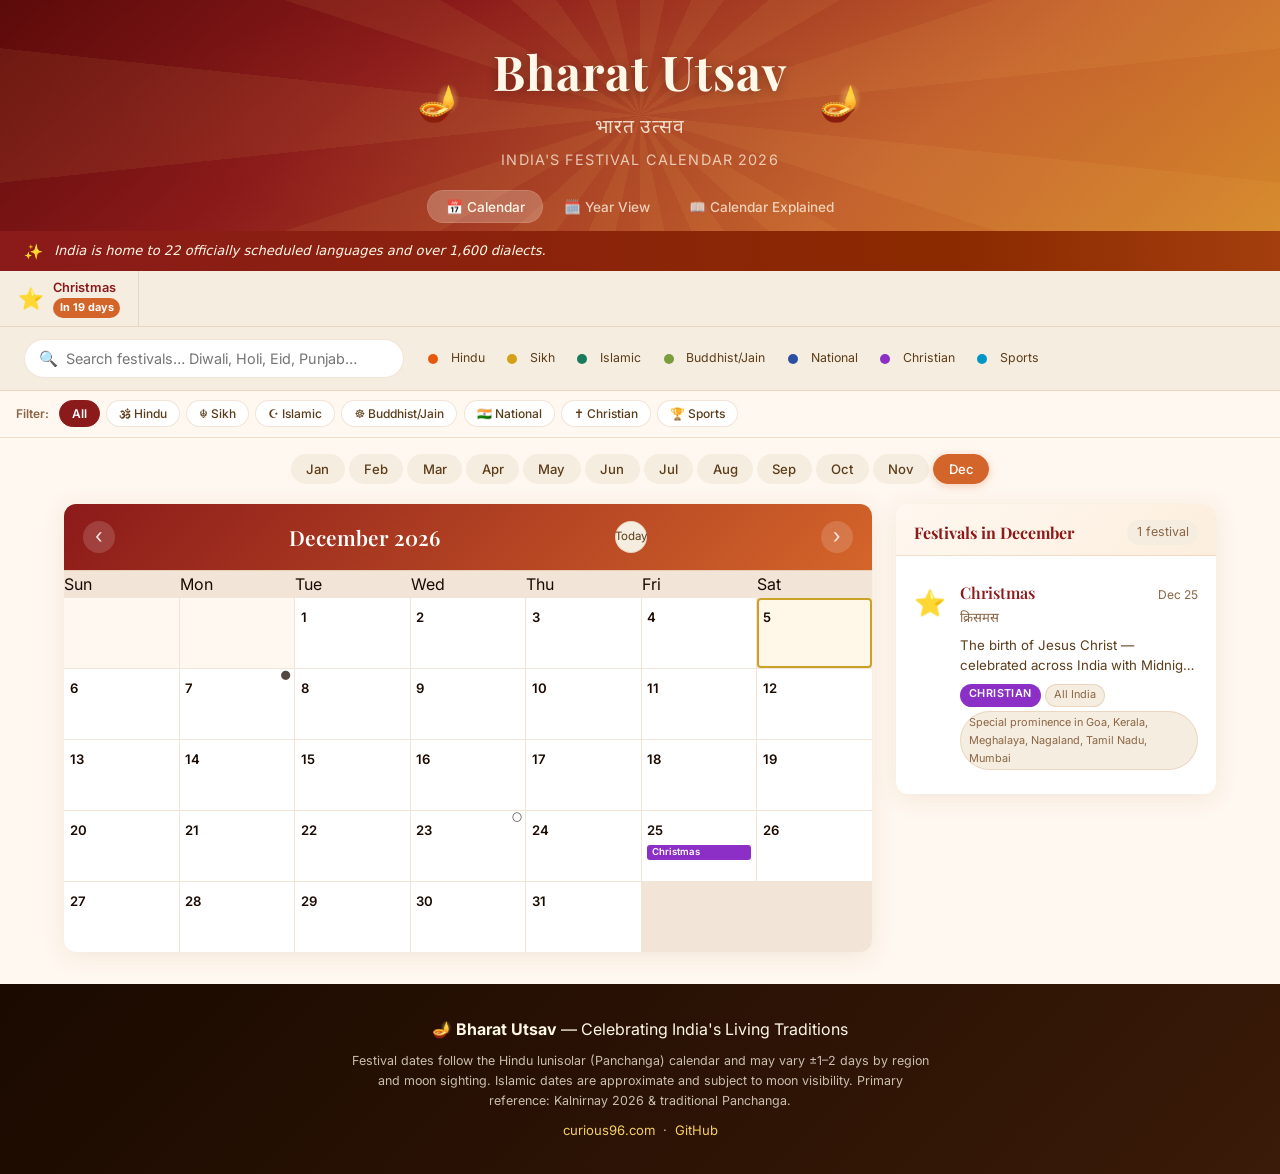
==== commit 654d141c: "Add SEO: OG tags, robots.txt, sitemap" ====
--- a/index.html
+++ b/index.html
@@ -7,6 +7,20 @@
   <meta name="description" content="Explore every Indian festival of 2026 — stories, traditions, regional variations, and the logic of the Hindu lunisolar calendar." />
   <link rel="preconnect" href="https://fonts.googleapis.com" />
   <link href="https://fonts.googleapis.com/css2?family=Playfair+Display:ital,wght@0,400;0,600;0,700;1,400&family=Noto+Sans+Devanagari:wght@400;600&family=Inter:wght@300;400;500;600&display=swap" rel="stylesheet" />
+  <link rel="canonical" href="https://saumitraphatak.github.io/indian-calendar/">
+  <!-- Open Graph -->
+  <meta property="og:type" content="website">
+  <meta property="og:title" content="Bharat Utsav — India's Festival Calendar 2026">
+  <meta property="og:description" content="Explore every Indian festival of 2026 — stories, traditions, regional variations, and the logic of the Hindu lunisolar calendar. Interactive and free.">
+  <meta property="og:url" content="https://saumitraphatak.github.io/indian-calendar/">
+  <meta property="og:site_name" content="Bharat Utsav">
+  <meta property="og:locale" content="en_IN">
+  <!-- Twitter Card -->
+  <meta name="twitter:card" content="summary">
+  <meta name="twitter:title" content="Bharat Utsav — India's Festival Calendar 2026">
+  <meta name="twitter:description" content="Every Indian festival of 2026 — stories, traditions, regional variations, and the Hindu lunisolar calendar explained.">
+  <!-- JSON-LD -->
+  <script type="application/ld+json">{"@context":"https://schema.org","@type":"WebApplication","name":"Bharat Utsav","description":"India's Festival Calendar 2026 — explore every Indian festival with stories, traditions, and regional variations.","url":"https://saumitraphatak.github.io/indian-calendar/","author":{"@type":"Person","name":"Saumitra Phatak","url":"https://www.curious96.com"},"applicationCategory":"EducationalApplication","inLanguage":["en","hi"]}</script>
   <link rel="stylesheet" href="style.css" />
 </head>
 <body>
